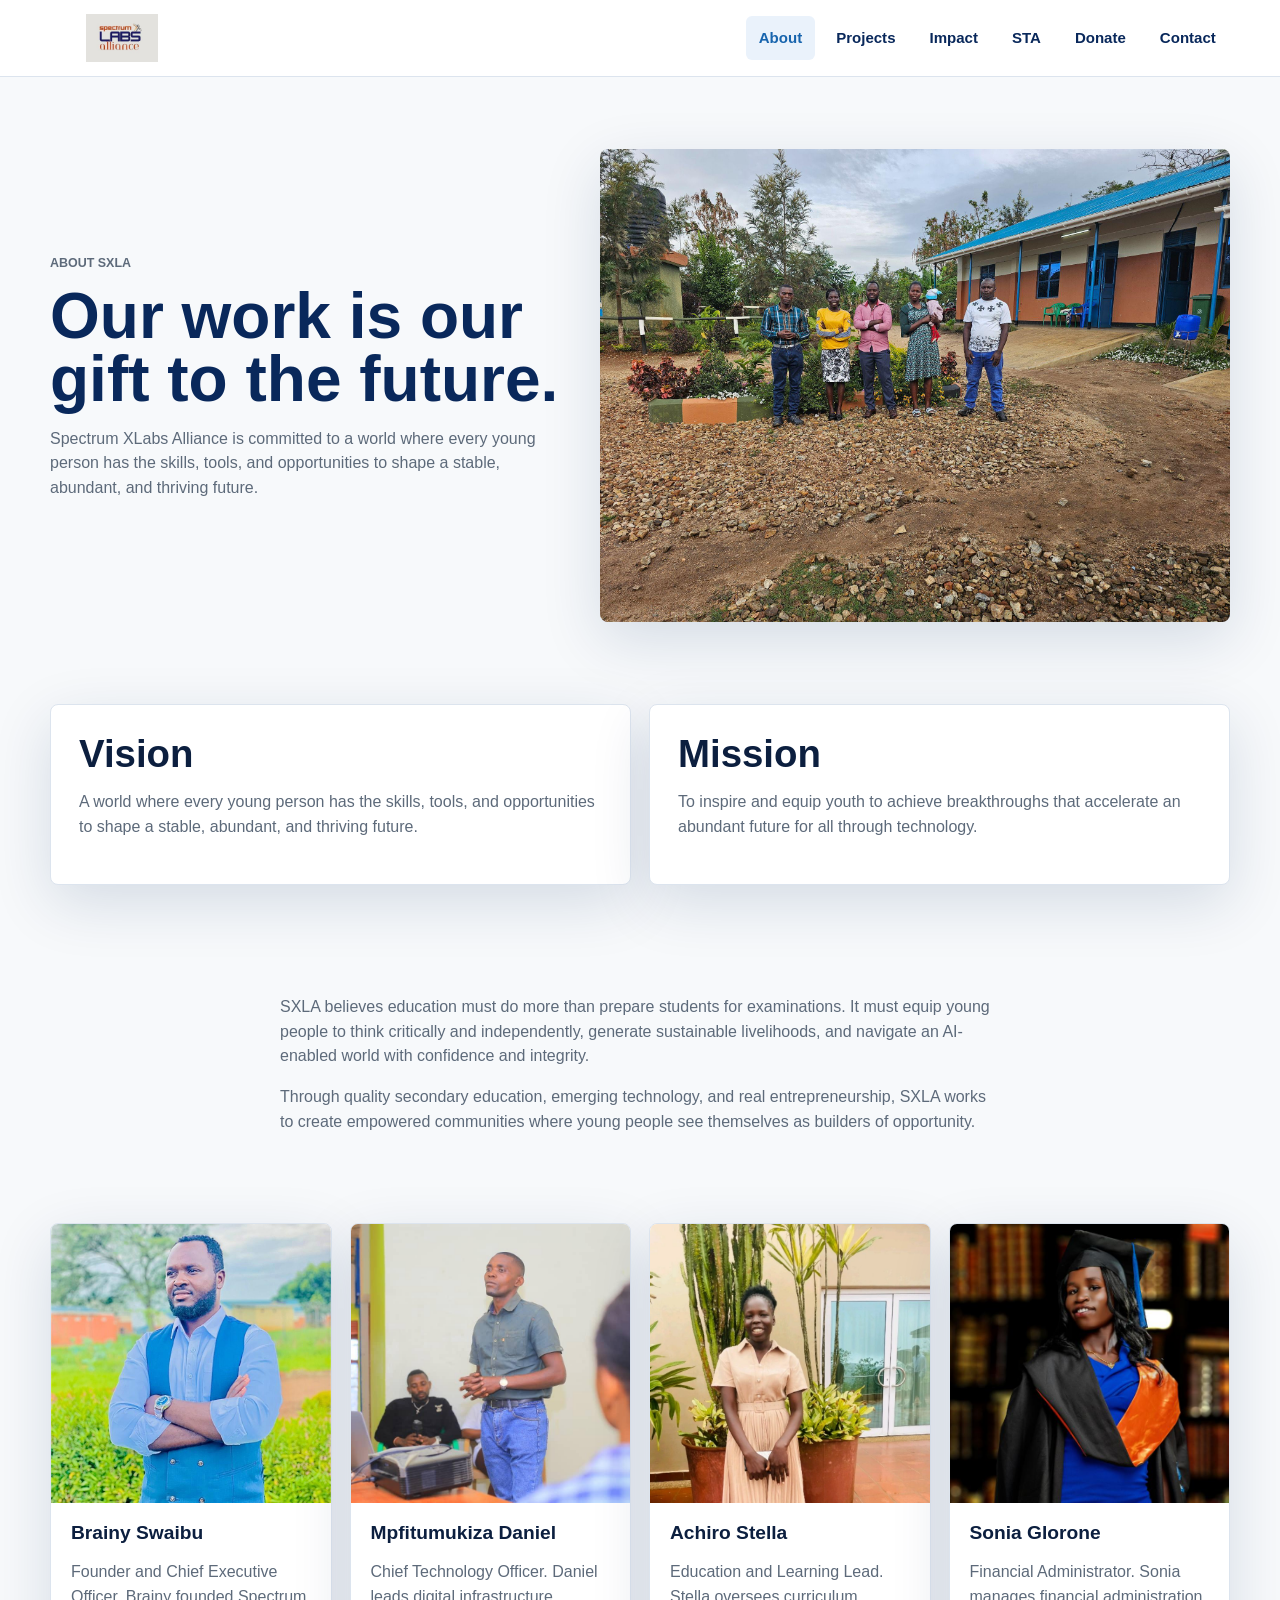
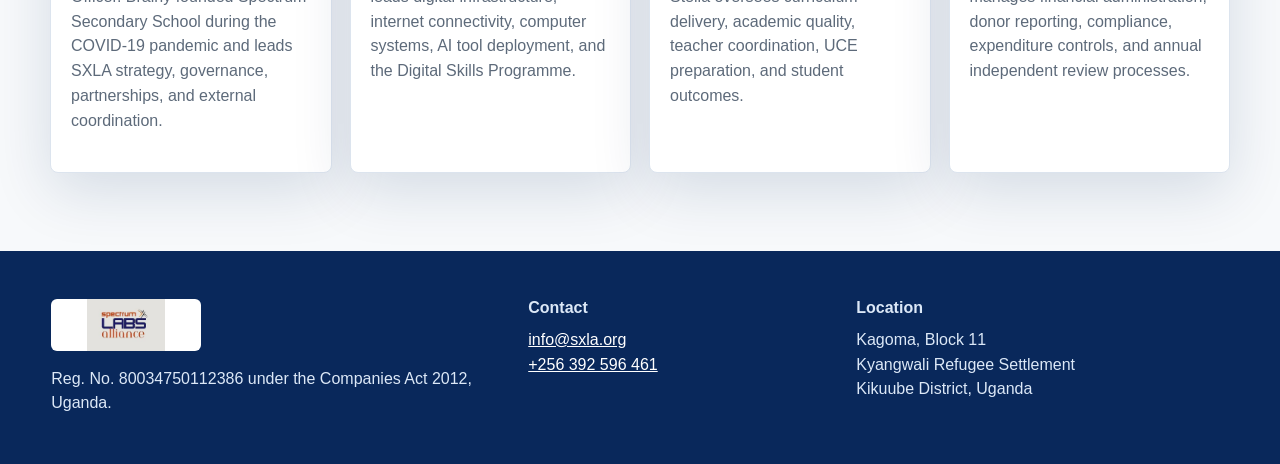
==== about.html @ 28e38562 "Add files via upload" ====
<!doctype html>
<html lang="en">
  <head>
    <meta charset="utf-8">
    <meta name="viewport" content="width=device-width, initial-scale=1">
    <title>About | Spectrum XLabs Alliance</title>
    <meta name="description" content="Learn about SXLA's vision, mission, values, team, and operating model.">
    <link rel="canonical" href="https://sxla.org/about">
    <link rel="stylesheet" href="styles.css">
  </head>
  <body>
    <header class="site-header">
      <a class="brand" href="index.html"><img src="assets/pdf-media/p01-03-98a170557794.jpg" alt="Spectrum XLabs Alliance logo"></a>
      <button class="nav-toggle" type="button" aria-expanded="false" aria-controls="site-nav">Menu</button>
      <nav id="site-nav" class="site-nav" aria-label="Main navigation">
        <a href="about.html">About</a><a href="projects.html">Projects</a><a href="impact.html">Impact</a><a href="sta.html">STA</a><a href="donate.html">Donate</a><a href="contact.html">Contact</a>
      </nav>
    </header>

    <main>
      <section class="page-hero">
        <div>
          <p class="eyebrow">About SXLA</p>
          <h1>Our work is our gift to the future.</h1>
          <p>Spectrum XLabs Alliance is committed to a world where every young person has the skills, tools, and opportunities to shape a stable, abundant, and thriving future.</p>
        </div>
        <img src="assets/pdf-media/p02-03-b19073003029.jpg" alt="Spectrum XLabs governing board at Spectrum Secondary School">
      </section>

      <section class="two-column">
        <article>
          <h2>Vision</h2>
          <p>A world where every young person has the skills, tools, and opportunities to shape a stable, abundant, and thriving future.</p>
        </article>
        <article>
          <h2>Mission</h2>
          <p>To inspire and equip youth to achieve breakthroughs that accelerate an abundant future for all through technology.</p>
        </article>
      </section>

      <section class="content-section narrow">
        <p>SXLA believes education must do more than prepare students for examinations. It must equip young people to think critically and independently, generate sustainable livelihoods, and navigate an AI-enabled world with confidence and integrity.</p>
        <p>Through quality secondary education, emerging technology, and real entrepreneurship, SXLA works to create empowered communities where young people see themselves as builders of opportunity.</p>
      </section>

      <section class="team-grid">
        <article>
          <img src="assets/pdf-media/p05-04-04e883e49c93.jpg" alt="Brainy Swaibu">
          <h2>Brainy Swaibu</h2>
          <p>Founder and Chief Executive Officer. Brainy founded Spectrum Secondary School during the COVID-19 pandemic and leads SXLA strategy, governance, partnerships, and external coordination.</p>
        </article>
        <article>
          <img src="assets/pdf-media/p10-03-34edf41ed98e.jpg" alt="Technology training session">
          <h2>Mpfitumukiza Daniel</h2>
          <p>Chief Technology Officer. Daniel leads digital infrastructure, internet connectivity, computer systems, AI tool deployment, and the Digital Skills Programme.</p>
        </article>
        <article>
          <img src="assets/pdf-media/p06-03-ccb90b292bde.png" alt="SXLA education leader">
          <h2>Achiro Stella</h2>
          <p>Education and Learning Lead. Stella oversees curriculum delivery, academic quality, teacher coordination, UCE preparation, and student outcomes.</p>
        </article>
        <article>
          <img src="assets/pdf-media/p05-05-4aaaf4a918c6.png" alt="SXLA financial administration portrait">
          <h2>Sonia Glorone</h2>
          <p>Financial Administrator. Sonia manages financial administration, donor reporting, compliance, expenditure controls, and annual independent review processes.</p>
        </article>
      </section>
    </main>

    <footer class="site-footer">
      <div><img src="assets/pdf-media/p01-03-98a170557794.jpg" alt="Spectrum XLabs Alliance logo"><p>Reg. No. 80034750112386 under the Companies Act 2012, Uganda.</p></div>
      <div><h2>Contact</h2><p><a href="mailto:info@sxla.org">info@sxla.org</a><br><a href="tel:+256392596461">+256 392 596 461</a></p></div>
      <div><h2>Location</h2><p>Kagoma, Block 11<br>Kyangwali Refugee Settlement<br>Kikuube District, Uganda</p></div>
    </footer>
    <script src="script.js"></script>
  </body>
</html>
---- styles.css ----
:root {
  --ink: #0c1f3f;
  --navy: #09285b;
  --blue: #1764ad;
  --orange: #f06a24;
  --green: #087d4f;
  --paper: #f7f9fb;
  --line: #dce4ee;
  --muted: #5d6a7a;
  --white: #ffffff;
  --shadow: 0 18px 60px rgba(9, 40, 91, 0.14);
}

* {
  box-sizing: border-box;
}

body {
  margin: 0;
  color: var(--ink);
  font-family: Arial, Helvetica, sans-serif;
  background: var(--paper);
  line-height: 1.55;
}

img {
  display: block;
  max-width: 100%;
}

a {
  color: inherit;
}

.site-header {
  position: sticky;
  top: 0;
  z-index: 20;
  display: flex;
  align-items: center;
  justify-content: space-between;
  gap: 24px;
  min-height: 76px;
  padding: 14px clamp(18px, 4vw, 56px);
  background: rgba(255, 255, 255, 0.94);
  border-bottom: 1px solid var(--line);
  backdrop-filter: blur(12px);
}

.brand img {
  width: 142px;
  height: 48px;
  object-fit: contain;
}

.site-nav {
  display: flex;
  align-items: center;
  gap: 8px;
}

.site-nav a {
  padding: 10px 13px;
  border-radius: 6px;
  color: var(--navy);
  font-size: 0.94rem;
  font-weight: 700;
  text-decoration: none;
}

.site-nav a:hover,
.site-nav a.is-active {
  background: #eaf2fb;
  color: var(--blue);
}

.nav-toggle {
  display: none;
  border: 1px solid var(--line);
  border-radius: 6px;
  background: var(--white);
  color: var(--navy);
  font-weight: 700;
  padding: 9px 12px;
}

.hero,
.page-hero,
.intro-band,
.split,
.feature-grid,
.metrics,
.image-strip,
.two-column,
.content-section,
.team-grid,
.project-row,
.impact-list,
.timeline,
.donation-layout,
.contact-grid {
  width: min(1180px, calc(100% - 36px));
  margin: 0 auto;
}

.home-hero {
  position: relative;
  width: 100%;
  min-height: calc(100vh - 76px);
  overflow: hidden;
  background: #0b2241;
}

.home-hero > img {
  position: absolute;
  inset: 0;
  width: 100%;
  height: 100%;
  object-fit: cover;
}

.home-hero::after {
  content: "";
  position: absolute;
  inset: 0;
  background: linear-gradient(90deg, rgba(7, 23, 45, 0.84), rgba(7, 23, 45, 0.46) 52%, rgba(7, 23, 45, 0.08));
}

.hero-copy {
  position: relative;
  z-index: 1;
  display: flex;
  min-height: calc(100vh - 76px);
  width: min(760px, calc(100% - 36px));
  margin-left: clamp(18px, 6vw, 84px);
  flex-direction: column;
  justify-content: center;
  padding: 70px 0 110px;
  color: var(--white);
}

.eyebrow {
  margin: 0 0 12px;
  color: var(--orange);
  font-size: 0.78rem;
  font-weight: 800;
  letter-spacing: 0;
  text-transform: uppercase;
}

h1,
h2,
h3,
p {
  overflow-wrap: anywhere;
}

h1 {
  margin: 0;
  font-size: clamp(2.4rem, 6vw, 5.8rem);
  line-height: 0.98;
  letter-spacing: 0;
}

h2 {
  margin: 0 0 16px;
  font-size: clamp(1.55rem, 3vw, 2.55rem);
  line-height: 1.08;
  letter-spacing: 0;
}

h3 {
  margin: 0 0 10px;
  font-size: 1.15rem;
  line-height: 1.2;
}

.hero-copy p:not(.eyebrow) {
  max-width: 640px;
  font-size: 1.18rem;
}

.hero-actions,
.donate-box {
  display: flex;
  flex-wrap: wrap;
  gap: 12px;
}

.button {
  display: inline-flex;
  align-items: center;
  justify-content: center;
  min-height: 46px;
  padding: 12px 18px;
  border-radius: 6px;
  font-weight: 800;
  text-decoration: none;
}

.button.primary {
  background: var(--orange);
  color: var(--white);
}

.button.secondary {
  border: 1px solid currentColor;
  color: inherit;
  background: rgba(255, 255, 255, 0.12);
}

.intro-band {
  display: grid;
  grid-template-columns: 1.1fr 0.9fr;
  gap: 42px;
  padding: 72px 0;
}

.intro-band p:last-child,
.content-section p,
.project-row p,
.page-hero p,
.two-column p,
.impact-list p,
.timeline p,
.contact-card p,
.donation-layout p {
  color: var(--muted);
}

.metrics {
  display: grid;
  grid-template-columns: repeat(4, 1fr);
  gap: 14px;
  padding-bottom: 58px;
}

.metrics article,
.feature-card,
.two-column article,
.team-grid article,
.impact-list article,
.contact-card,
.donate-box {
  background: var(--white);
  border: 1px solid var(--line);
  border-radius: 8px;
  box-shadow: var(--shadow);
}

.metrics article {
  min-height: 150px;
  padding: 22px;
}

.metrics strong,
.impact-list strong {
  display: block;
  color: var(--green);
  font-size: clamp(2rem, 4vw, 3.3rem);
  line-height: 1;
}

.metrics span {
  display: block;
  margin-top: 12px;
  color: var(--muted);
  font-weight: 700;
}

.split {
  display: grid;
  grid-template-columns: 0.9fr 1.1fr;
  gap: 34px;
  align-items: center;
  padding: 68px 0;
  border-top: 1px solid var(--line);
}

.split-copy,
.content-section.narrow {
  max-width: 720px;
}

.check-list {
  margin: 20px 0 0;
  padding-left: 18px;
  color: var(--muted);
}

.check-list li + li {
  margin-top: 10px;
}

.media-panel {
  margin: 0;
  overflow: hidden;
  background: var(--white);
  border: 1px solid var(--line);
  border-radius: 8px;
  box-shadow: var(--shadow);
}

.media-panel img {
  width: 100%;
}

.media-panel figcaption {
  padding: 12px 14px;
  color: var(--muted);
  font-size: 0.9rem;
}

.feature-grid {
  display: grid;
  grid-template-columns: repeat(4, 1fr);
  gap: 16px;
  padding: 36px 0 72px;
}

.feature-card {
  min-height: 250px;
  padding: 24px;
  text-decoration: none;
}

.feature-card span {
  display: inline-block;
  margin-bottom: 28px;
  color: var(--orange);
  font-weight: 900;
}

.feature-card p {
  color: var(--muted);
}

.image-strip {
  display: grid;
  grid-template-columns: repeat(3, 1fr);
  gap: 12px;
  padding-bottom: 82px;
}

.image-strip img {
  width: 100%;
  aspect-ratio: 1.45;
  object-fit: cover;
  border-radius: 8px;
}

.page-hero {
  display: grid;
  grid-template-columns: 0.9fr 1.1fr;
  gap: 34px;
  align-items: center;
  padding: 72px 0 56px;
}

.page-hero img {
  width: 100%;
  max-height: 520px;
  object-fit: cover;
  border-radius: 8px;
  box-shadow: var(--shadow);
}

.page-hero h1 {
  color: var(--navy);
  font-size: clamp(2.2rem, 5vw, 4.9rem);
}

.two-column {
  display: grid;
  grid-template-columns: repeat(2, 1fr);
  gap: 18px;
  padding: 26px 0 56px;
}

.two-column article {
  padding: 28px;
}

.content-section {
  padding: 38px 0 72px;
}

.team-grid {
  display: grid;
  grid-template-columns: repeat(4, 1fr);
  gap: 18px;
  padding-bottom: 78px;
}

.team-grid article {
  overflow: hidden;
}

.team-grid img {
  width: 100%;
  aspect-ratio: 1;
  object-fit: cover;
}

.team-grid h2,
.team-grid p {
  padding: 0 20px;
}

.team-grid h2 {
  margin-top: 20px;
  font-size: 1.2rem;
}

.team-grid p {
  padding-bottom: 22px;
  color: var(--muted);
}

.project-row {
  display: grid;
  grid-template-columns: 1fr 1fr;
  gap: 34px;
  align-items: center;
  padding: 42px 0;
  border-top: 1px solid var(--line);
}

.project-row.reverse img {
  order: 2;
}

.project-row img {
  width: 100%;
  max-height: 520px;
  object-fit: cover;
  border-radius: 8px;
  box-shadow: var(--shadow);
}

.impact-list {
  display: grid;
  grid-template-columns: repeat(3, 1fr);
  gap: 18px;
  padding: 24px 0 64px;
}

.impact-list article {
  min-height: 270px;
  padding: 26px;
}

.timeline {
  padding: 22px 0 80px;
}

.timeline > h2 {
  margin-bottom: 26px;
}

.timeline article {
  display: grid;
  grid-template-columns: 120px 1fr;
  gap: 24px;
  padding: 22px 0;
  border-top: 1px solid var(--line);
}

.timeline span {
  color: var(--orange);
  font-size: 1.5rem;
  font-weight: 900;
}

.donation-layout,
.contact-grid {
  display: grid;
  grid-template-columns: 1fr 0.8fr;
  gap: 24px;
  padding: 26px 0 80px;
}

.donate-box,
.contact-card {
  padding: 28px;
}

.donate-box {
  align-content: start;
  flex-direction: column;
}

.contact-grid {
  grid-template-columns: repeat(2, 1fr);
}

.site-footer {
  display: grid;
  grid-template-columns: 1.2fr 0.8fr 1fr;
  gap: 30px;
  padding: 48px clamp(18px, 4vw, 56px);
  color: #dce8f7;
  background: var(--navy);
}

.site-footer img {
  width: 150px;
  height: 52px;
  object-fit: contain;
  margin-bottom: 16px;
  background: var(--white);
  border-radius: 6px;
}

.site-footer h2 {
  font-size: 1rem;
  margin-bottom: 12px;
}

.site-footer p {
  margin: 0;
  color: #dce8f7;
}

.site-footer a {
  color: var(--white);
}

@media (max-width: 980px) {
  .metrics,
  .feature-grid,
  .team-grid,
  .impact-list {
    grid-template-columns: repeat(2, 1fr);
  }

  .intro-band,
  .split,
  .page-hero,
  .project-row,
  .donation-layout,
  .contact-grid,
  .site-footer {
    grid-template-columns: 1fr;
  }

  .project-row.reverse img {
    order: 0;
  }
}

@media (max-width: 720px) {
  .site-header {
    align-items: flex-start;
    flex-wrap: wrap;
  }

  .nav-toggle {
    display: inline-flex;
  }

  .site-nav {
    display: none;
    width: 100%;
    flex-direction: column;
    align-items: stretch;
  }

  .site-nav.is-open {
    display: flex;
  }

  .site-nav a {
    border: 1px solid var(--line);
    background: var(--white);
  }

  .home-hero {
    min-height: 720px;
  }

  .hero-copy {
    min-height: 720px;
    padding-top: 46px;
  }

  .home-hero::after {
    background: linear-gradient(180deg, rgba(7, 23, 45, 0.88), rgba(7, 23, 45, 0.42));
  }

  .metrics,
  .feature-grid,
  .image-strip,
  .two-column,
  .team-grid,
  .impact-list {
    grid-template-columns: 1fr;
  }

  .timeline article {
    grid-template-columns: 1fr;
    gap: 8px;
  }
}
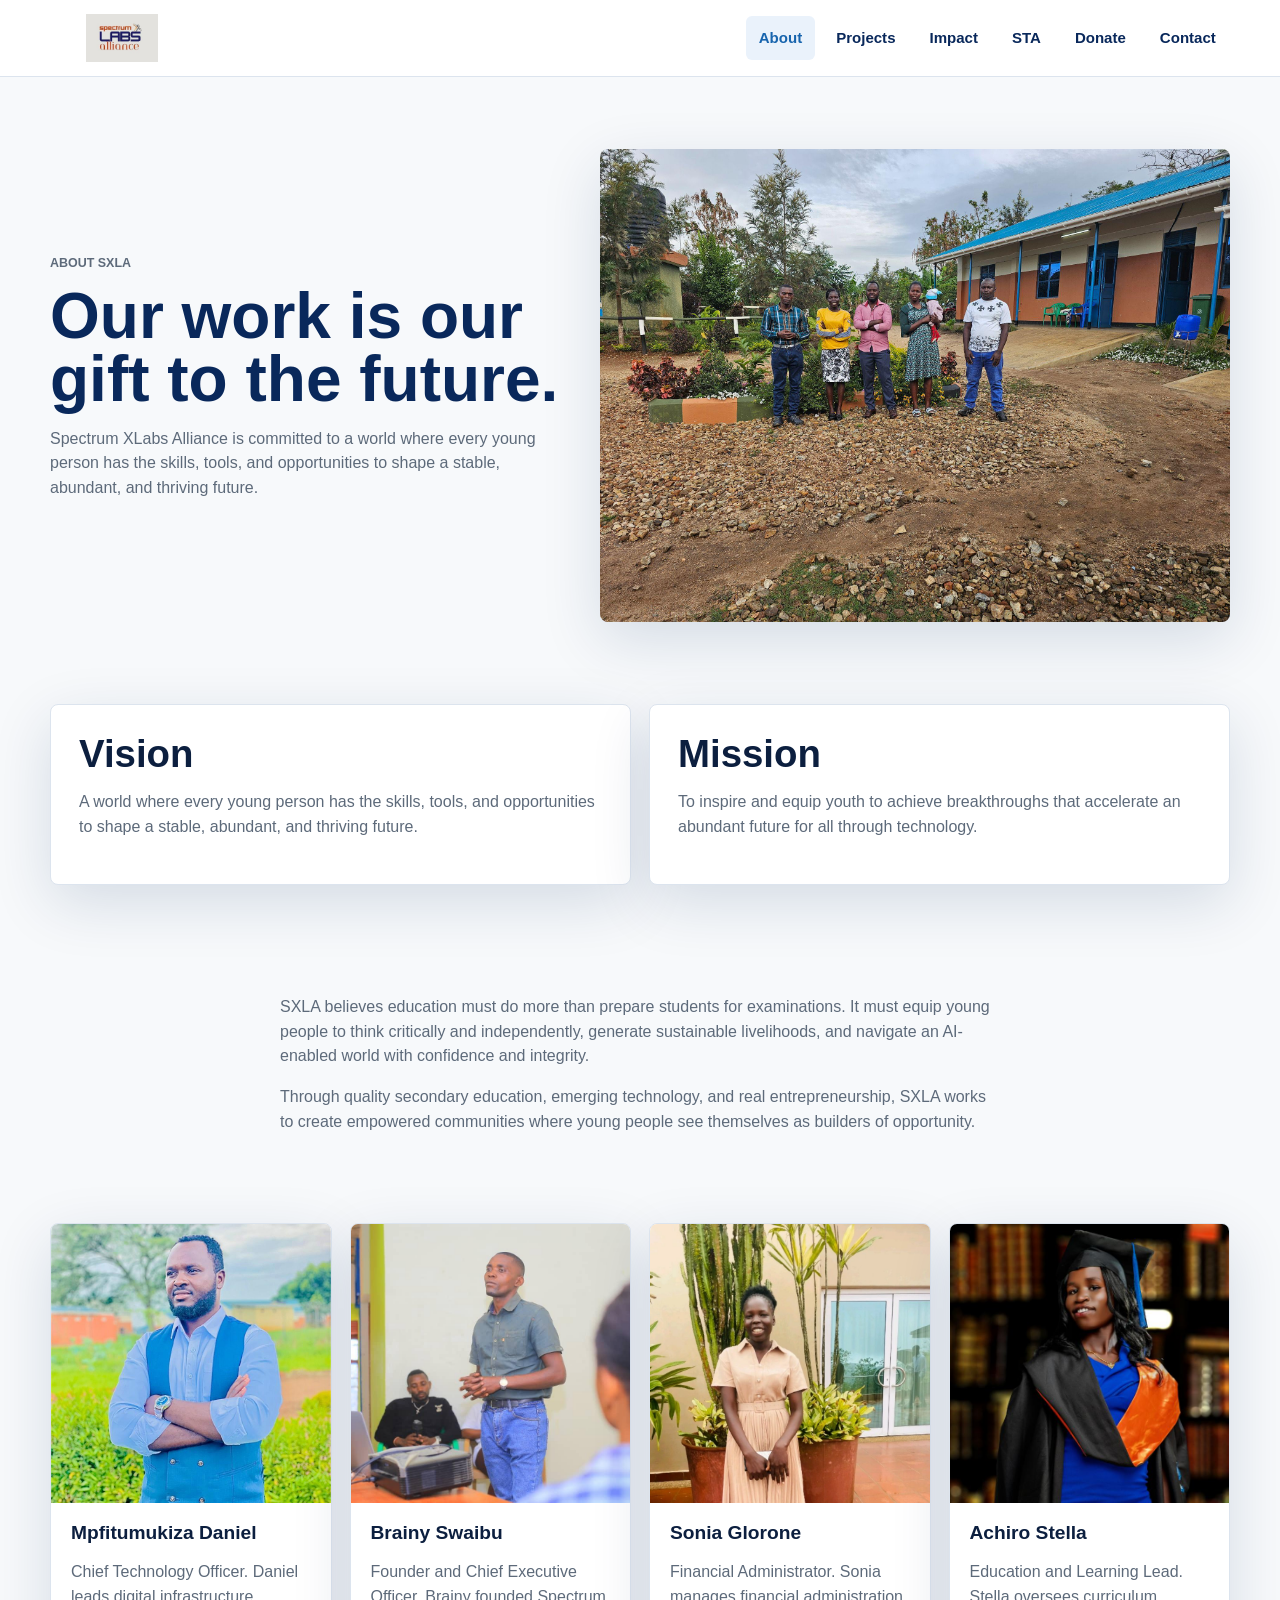
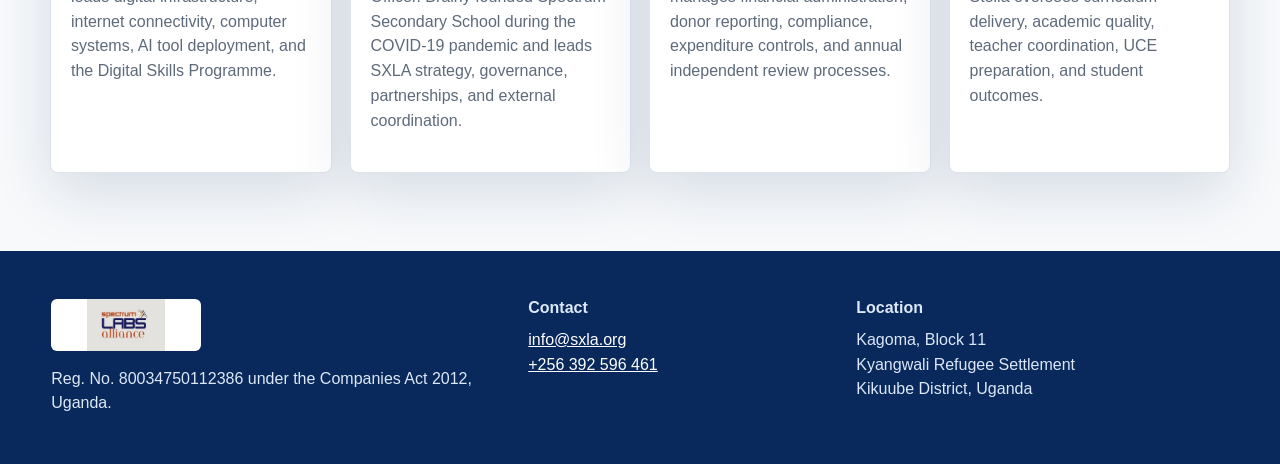
==== commit 16b8b293: "Update about.html profile swaps." ====
--- a/about.html
+++ b/about.html
@@ -46,23 +46,23 @@
       <section class="team-grid">
         <article>
           <img src="assets/pdf-media/p05-04-04e883e49c93.jpg" alt="Brainy Swaibu">
+          <h2>Mpfitumukiza Daniel</h2>
+          <p>Chief Technology Officer. Daniel leads digital infrastructure, internet connectivity, computer systems, AI tool deployment, and the Digital Skills Programme.</p>
+        </article>
+        <article>
+          <img src="assets/pdf-media/p10-03-34edf41ed98e.jpg" alt="Technology training session">
           <h2>Brainy Swaibu</h2>
           <p>Founder and Chief Executive Officer. Brainy founded Spectrum Secondary School during the COVID-19 pandemic and leads SXLA strategy, governance, partnerships, and external coordination.</p>
         </article>
         <article>
-          <img src="assets/pdf-media/p10-03-34edf41ed98e.jpg" alt="Technology training session">
-          <h2>Mpfitumukiza Daniel</h2>
-          <p>Chief Technology Officer. Daniel leads digital infrastructure, internet connectivity, computer systems, AI tool deployment, and the Digital Skills Programme.</p>
-        </article>
-        <article>
           <img src="assets/pdf-media/p06-03-ccb90b292bde.png" alt="SXLA education leader">
-          <h2>Achiro Stella</h2>
-          <p>Education and Learning Lead. Stella oversees curriculum delivery, academic quality, teacher coordination, UCE preparation, and student outcomes.</p>
+          <h2>Sonia Glorone</h2>
+          <p>Financial Administrator. Sonia manages financial administration, donor reporting, compliance, expenditure controls, and annual independent review processes.</p>
         </article>
         <article>
           <img src="assets/pdf-media/p05-05-4aaaf4a918c6.png" alt="SXLA financial administration portrait">
-          <h2>Sonia Glorone</h2>
-          <p>Financial Administrator. Sonia manages financial administration, donor reporting, compliance, expenditure controls, and annual independent review processes.</p>
+          <h2>Achiro Stella</h2>
+          <p>Education and Learning Lead. Stella oversees curriculum delivery, academic quality, teacher coordination, UCE preparation, and student outcomes.</p>
         </article>
       </section>
     </main>
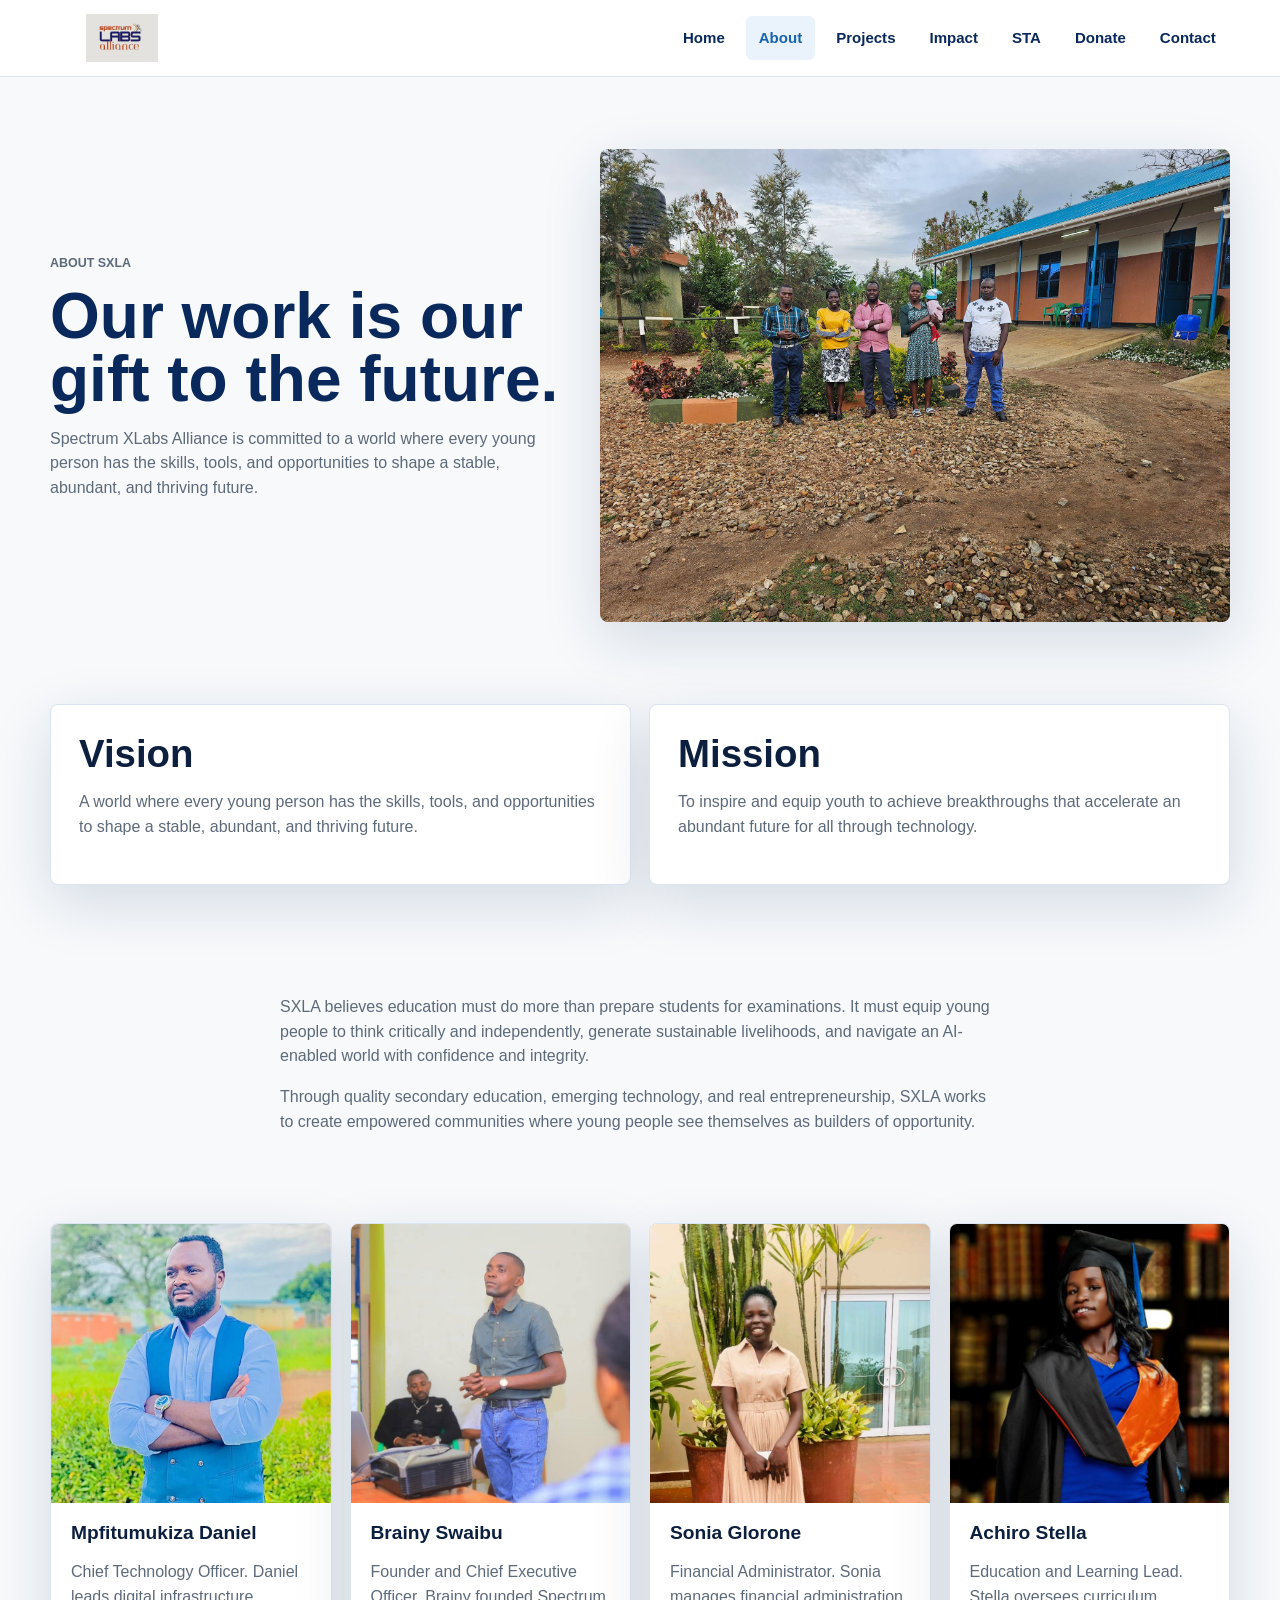
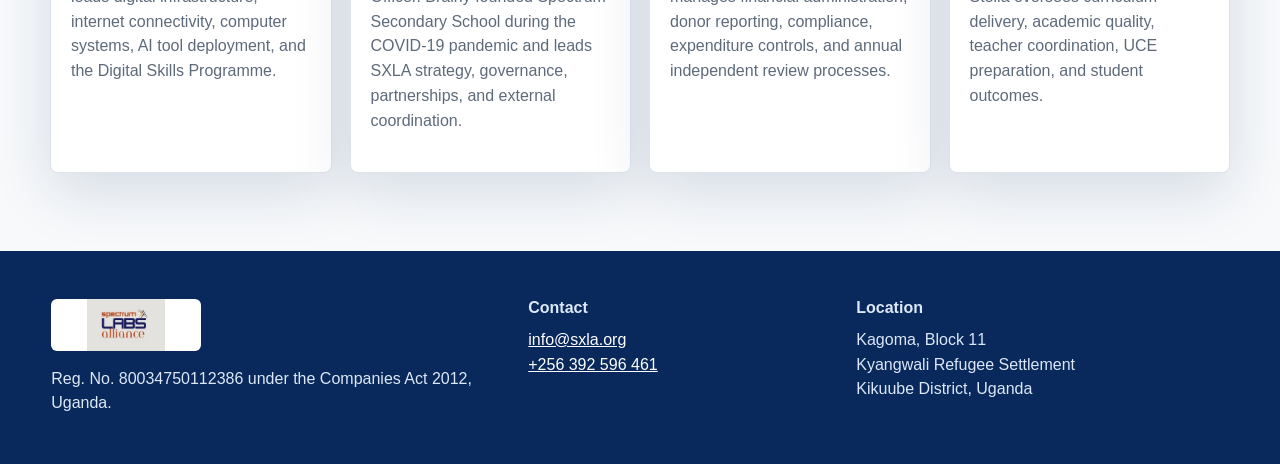
==== commit e0a8e41f: "Update about.html home added to menu" ====
--- a/about.html
+++ b/about.html
@@ -13,7 +13,7 @@
       <a class="brand" href="index.html"><img src="assets/pdf-media/p01-03-98a170557794.jpg" alt="Spectrum XLabs Alliance logo"></a>
       <button class="nav-toggle" type="button" aria-expanded="false" aria-controls="site-nav">Menu</button>
       <nav id="site-nav" class="site-nav" aria-label="Main navigation">
-        <a href="about.html">About</a><a href="projects.html">Projects</a><a href="impact.html">Impact</a><a href="sta.html">STA</a><a href="donate.html">Donate</a><a href="contact.html">Contact</a>
+        <a href="index.html">Home</a><a href="about.html">About</a><a href="projects.html">Projects</a><a href="impact.html">Impact</a><a href="sta.html">STA</a><a href="donate.html">Donate</a><a href="contact.html">Contact</a>
       </nav>
     </header>
 
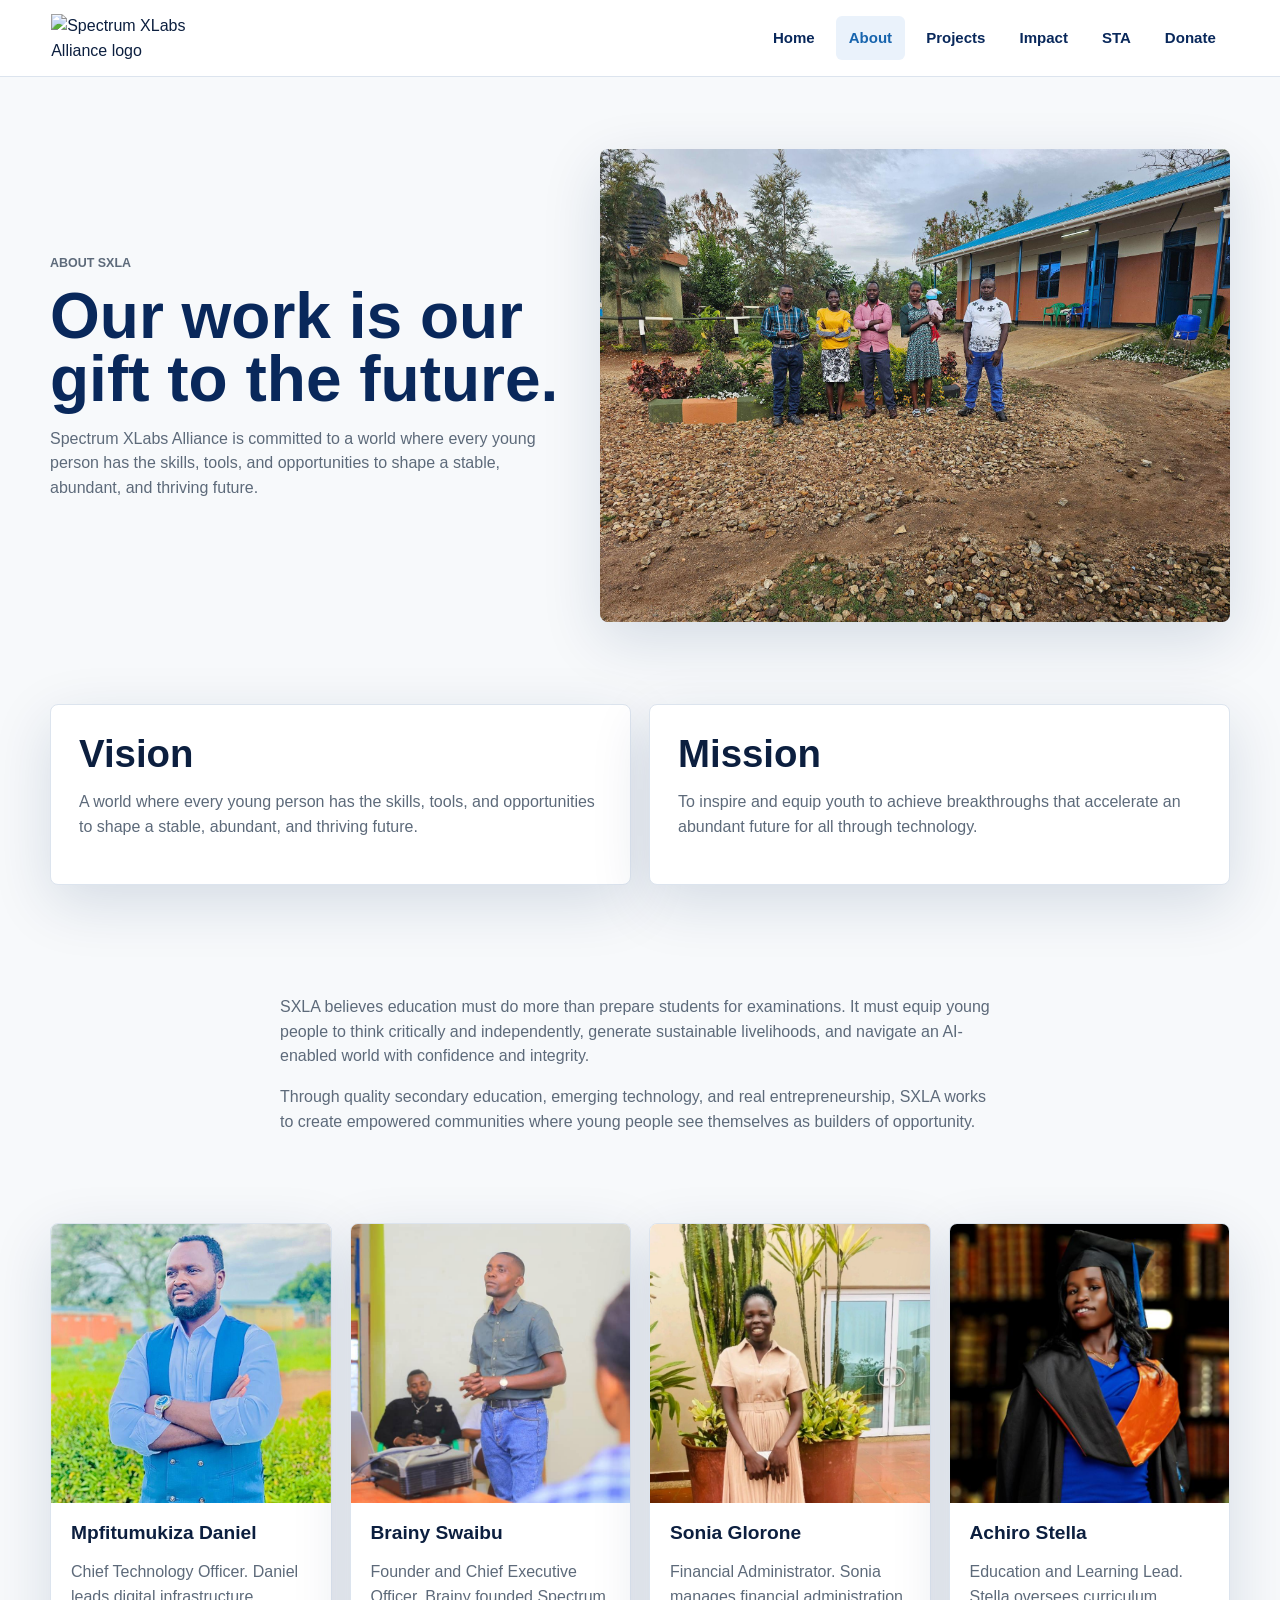
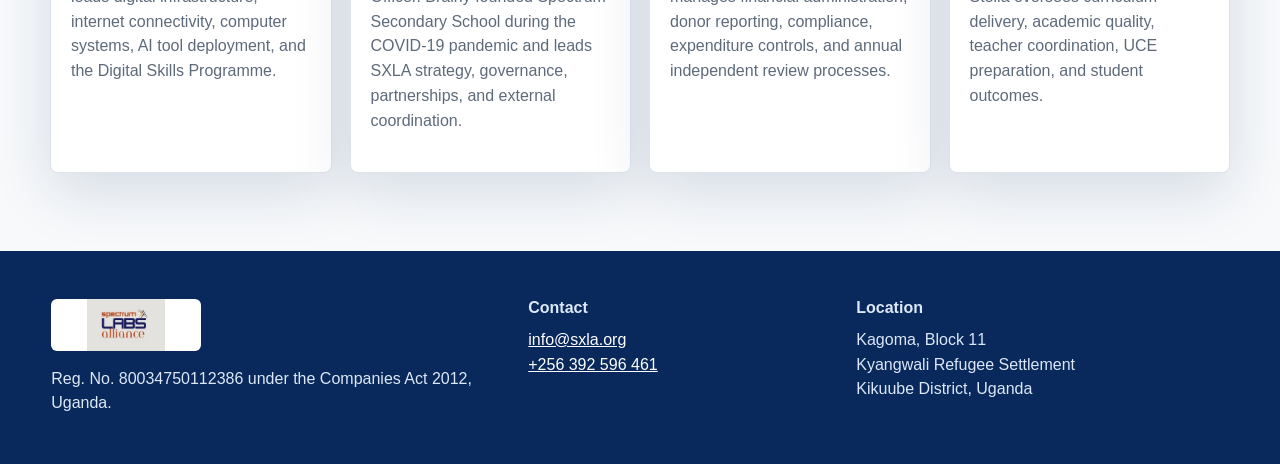
==== commit 350caffd: "Update about.html logo changes." ====
--- a/about.html
+++ b/about.html
@@ -10,10 +10,10 @@
   </head>
   <body>
     <header class="site-header">
-      <a class="brand" href="index.html"><img src="assets/pdf-media/p01-03-98a170557794.jpg" alt="Spectrum XLabs Alliance logo"></a>
+      <div class="brand"><img src="assets/pdf-media/sxla-logo-white.png" alt="Spectrum XLabs Alliance logo"></div>
       <button class="nav-toggle" type="button" aria-expanded="false" aria-controls="site-nav">Menu</button>
       <nav id="site-nav" class="site-nav" aria-label="Main navigation">
-        <a href="index.html">Home</a><a href="about.html">About</a><a href="projects.html">Projects</a><a href="impact.html">Impact</a><a href="sta.html">STA</a><a href="donate.html">Donate</a><a href="contact.html">Contact</a>
+        <a href="index.html">Home</a><a href="about.html">About</a><a href="projects.html">Projects</a><a href="impact.html">Impact</a><a href="sta.html">STA</a><a href="donate.html">Donate</a>
       </nav>
     </header>
 
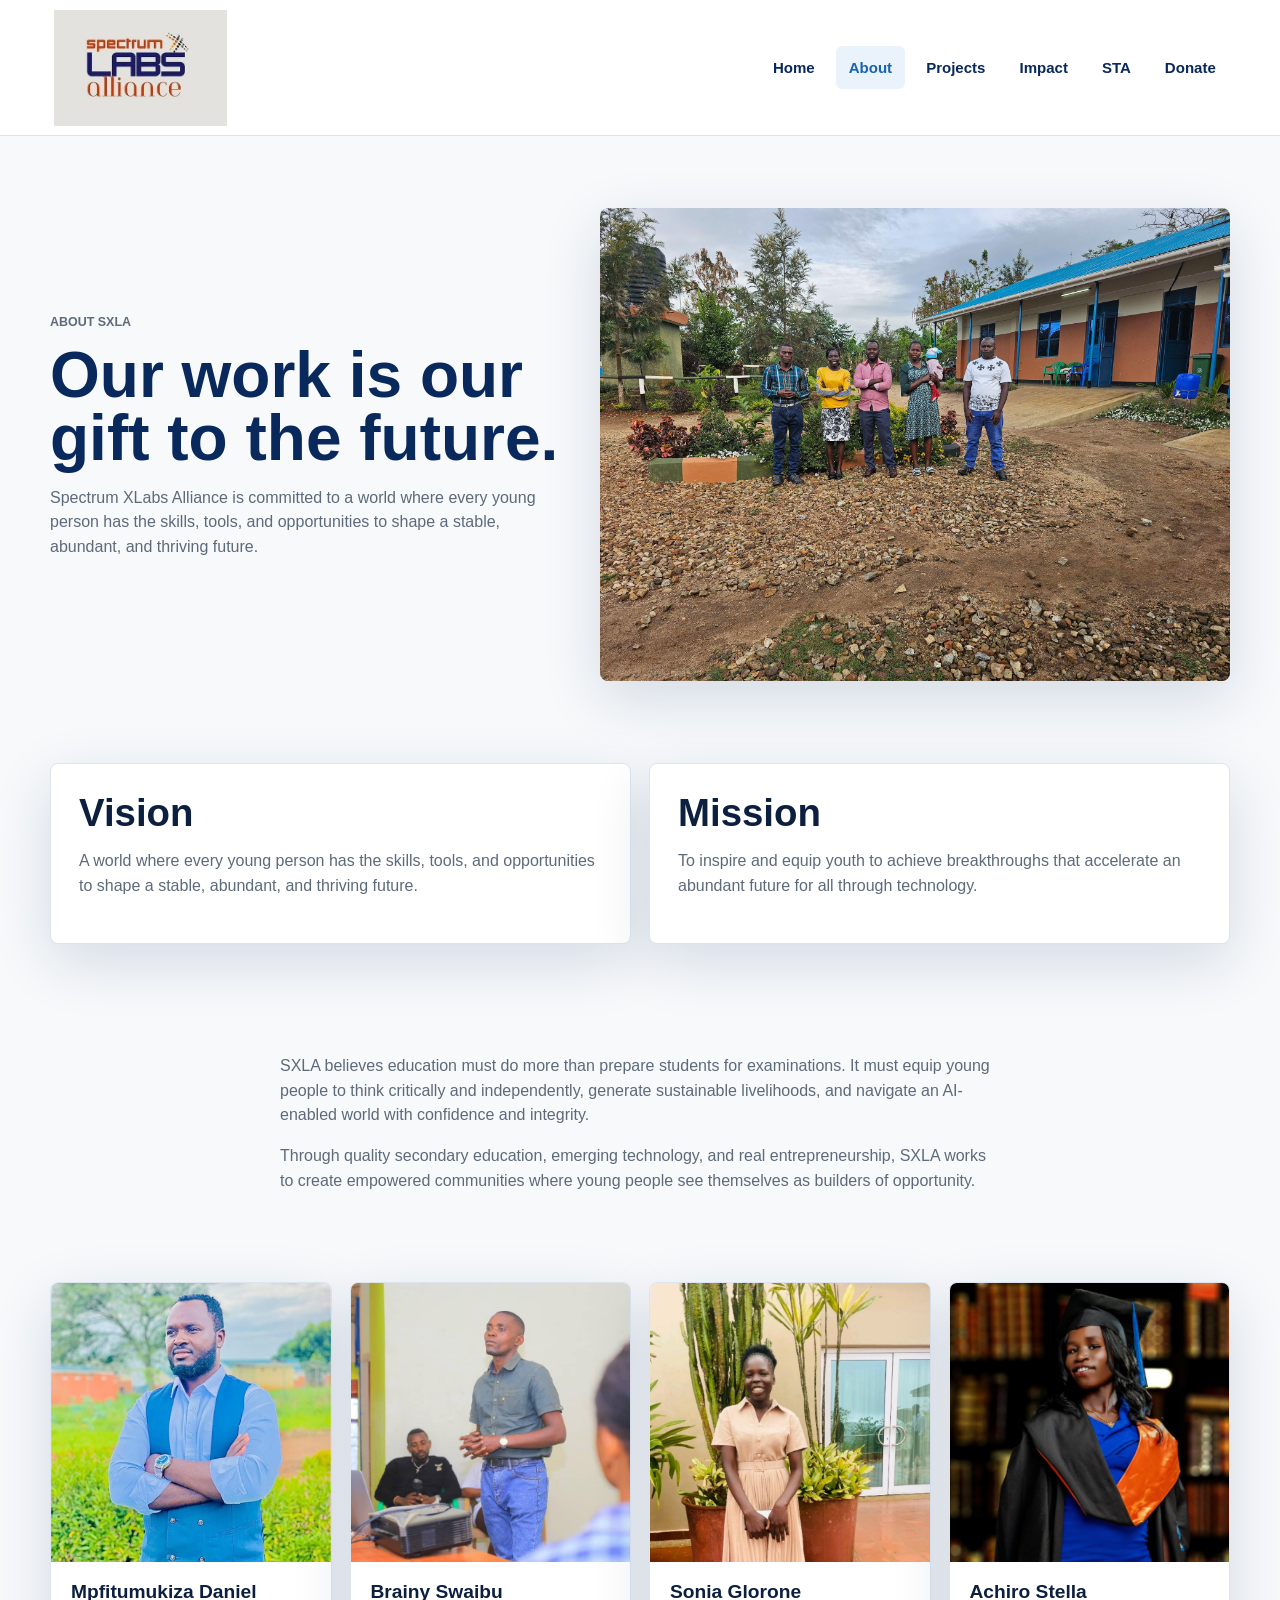
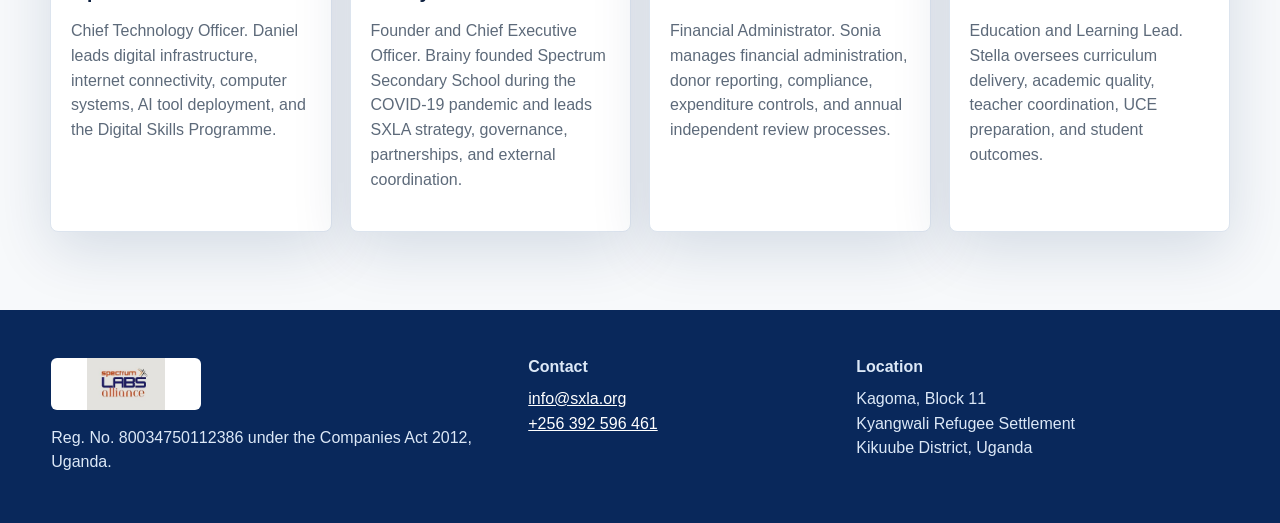
==== commit 0c168234: "Update about.html logo change 2" ====
--- a/about.html
+++ b/about.html
@@ -10,7 +10,7 @@
   </head>
   <body>
     <header class="site-header">
-      <div class="brand"><img src="assets/pdf-media/sxla-logo-white.png" alt="Spectrum XLabs Alliance logo"></div>
+      <div class="brand"><img src="assets/pdf-media/p01-03-98a170557794.jpg" alt="Spectrum XLabs Alliance logo"></div>
       <button class="nav-toggle" type="button" aria-expanded="false" aria-controls="site-nav">Menu</button>
       <nav id="site-nav" class="site-nav" aria-label="Main navigation">
         <a href="index.html">Home</a><a href="about.html">About</a><a href="projects.html">Projects</a><a href="impact.html">Impact</a><a href="sta.html">STA</a><a href="donate.html">Donate</a>
--- a/styles.css
+++ b/styles.css
@@ -40,16 +40,20 @@
   align-items: center;
   justify-content: space-between;
   gap: 24px;
-  min-height: 76px;
-  padding: 14px clamp(18px, 4vw, 56px);
-  background: rgba(255, 255, 255, 0.94);
+  min-height: 136px;
+  padding: 8px clamp(18px, 4vw, 56px);
+  background: var(--white);
   border-bottom: 1px solid var(--line);
   backdrop-filter: blur(12px);
 }
 
+.brand {
+  flex: 0 0 auto;
+}
+
 .brand img {
-  width: 142px;
-  height: 48px;
+  width: 178px;
+  height: 116px;
   object-fit: contain;
 }
 
@@ -106,7 +110,7 @@
 .home-hero {
   position: relative;
   width: 100%;
-  min-height: calc(100vh - 76px);
+  min-height: calc(100vh - 136px);
   overflow: hidden;
   background: #0b2241;
 }
@@ -130,7 +134,7 @@
   position: relative;
   z-index: 1;
   display: flex;
-  min-height: calc(100vh - 76px);
+  min-height: calc(100vh - 136px);
   width: min(760px, calc(100% - 36px));
   margin-left: clamp(18px, 6vw, 84px);
   flex-direction: column;
@@ -357,6 +361,14 @@
   padding: 72px 0 56px;
 }
 
+.page-hero.text-only {
+  display: block;
+}
+
+.page-hero.text-only > div {
+  max-width: 820px;
+}
+
 .page-hero img {
   width: 100%;
   max-height: 520px;
@@ -436,6 +448,12 @@
   object-fit: cover;
   border-radius: 8px;
   box-shadow: var(--shadow);
+}
+
+.project-row img.project-diagram {
+  max-height: none;
+  object-fit: contain;
+  background: var(--white);
 }
 
 .impact-list {
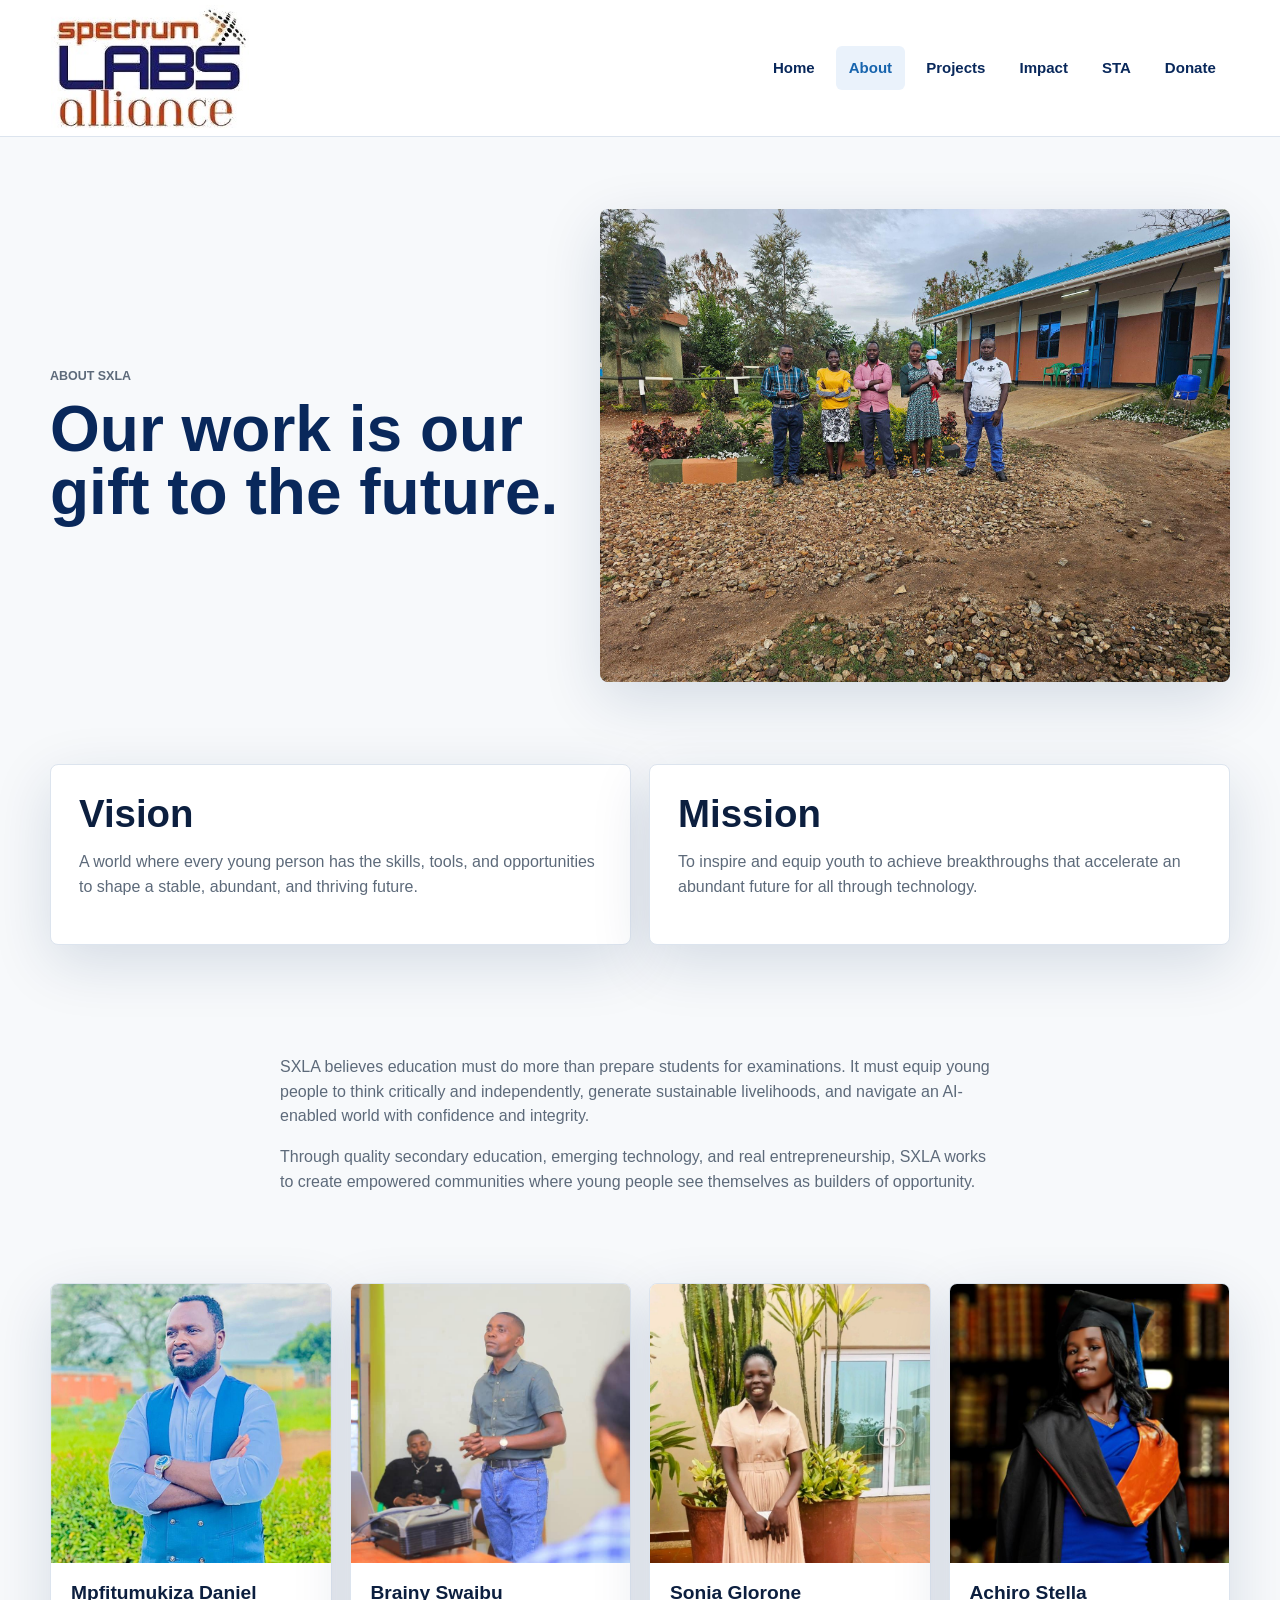
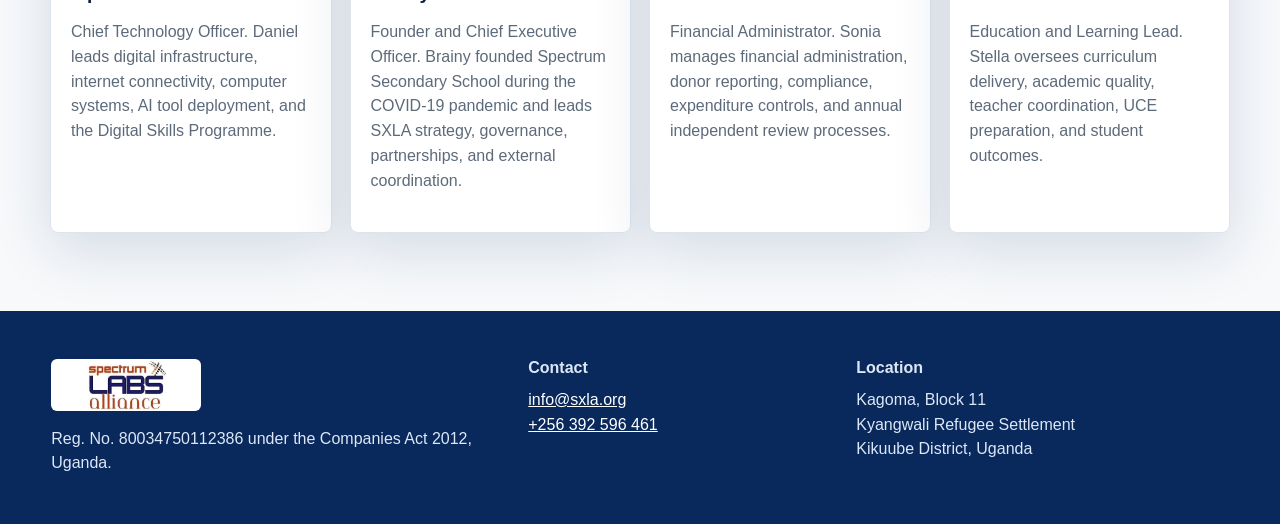
==== commit 1f8777ea: "Update about.html redundancy fix" ====
--- a/about.html
+++ b/about.html
@@ -22,7 +22,6 @@
         <div>
           <p class="eyebrow">About SXLA</p>
           <h1>Our work is our gift to the future.</h1>
-          <p>Spectrum XLabs Alliance is committed to a world where every young person has the skills, tools, and opportunities to shape a stable, abundant, and thriving future.</p>
         </div>
         <img src="assets/pdf-media/p02-03-b19073003029.jpg" alt="Spectrum XLabs governing board at Spectrum Secondary School">
       </section>
--- a/styles.css
+++ b/styles.css
@@ -41,7 +41,7 @@
   justify-content: space-between;
   gap: 24px;
   min-height: 136px;
-  padding: 8px clamp(18px, 4vw, 56px);
+  padding: 4px clamp(18px, 4vw, 56px);
   background: var(--white);
   border-bottom: 1px solid var(--line);
   backdrop-filter: blur(12px);
@@ -52,8 +52,8 @@
 }
 
 .brand img {
-  width: 178px;
-  height: 116px;
+  width: 198px;
+  height: 128px;
   object-fit: contain;
 }
 
@@ -102,6 +102,7 @@
 .impact-list,
 .timeline,
 .donation-layout,
+.donation-panel,
 .contact-grid {
   width: min(1180px, calc(100% - 36px));
   margin: 0 auto;
@@ -245,7 +246,8 @@
 .team-grid article,
 .impact-list article,
 .contact-card,
-.donate-box {
+.donate-box,
+.donation-panel {
   background: var(--white);
   border: 1px solid var(--line);
   border-radius: 8px;
@@ -377,6 +379,23 @@
   box-shadow: var(--shadow);
 }
 
+.page-hero img.sta-logo-lockup {
+  width: min(360px, 100%);
+  max-height: none;
+  margin: 0 0 22px;
+  object-fit: contain;
+  border-radius: 0;
+  box-shadow: none;
+  mix-blend-mode: multiply;
+}
+
+.page-hero img.sta-hero-graphic {
+  height: auto;
+  max-height: none;
+  object-fit: contain;
+  background: var(--white);
+}
+
 .page-hero h1 {
   color: var(--navy);
   font-size: clamp(2.2rem, 5vw, 4.9rem);
@@ -451,6 +470,7 @@
 }
 
 .project-row img.project-diagram {
+  height: auto;
   max-height: none;
   object-fit: contain;
   background: var(--white);
@@ -495,17 +515,30 @@
   display: grid;
   grid-template-columns: 1fr 0.8fr;
   gap: 24px;
-  padding: 26px 0 80px;
+  padding: 26px 0 24px;
 }
 
 .donate-box,
-.contact-card {
+.contact-card,
+.donation-panel {
   padding: 28px;
 }
 
 .donate-box {
   align-content: start;
   flex-direction: column;
+}
+
+.donation-panel {
+  display: flex;
+  align-items: center;
+  justify-content: space-between;
+  gap: 18px;
+  margin-bottom: 80px;
+}
+
+.donation-panel h2 {
+  margin: 0;
 }
 
 .contact-grid {
@@ -619,4 +652,9 @@
     grid-template-columns: 1fr;
     gap: 8px;
   }
-}
+
+  .donation-panel {
+    align-items: flex-start;
+    flex-direction: column;
+  }
+}
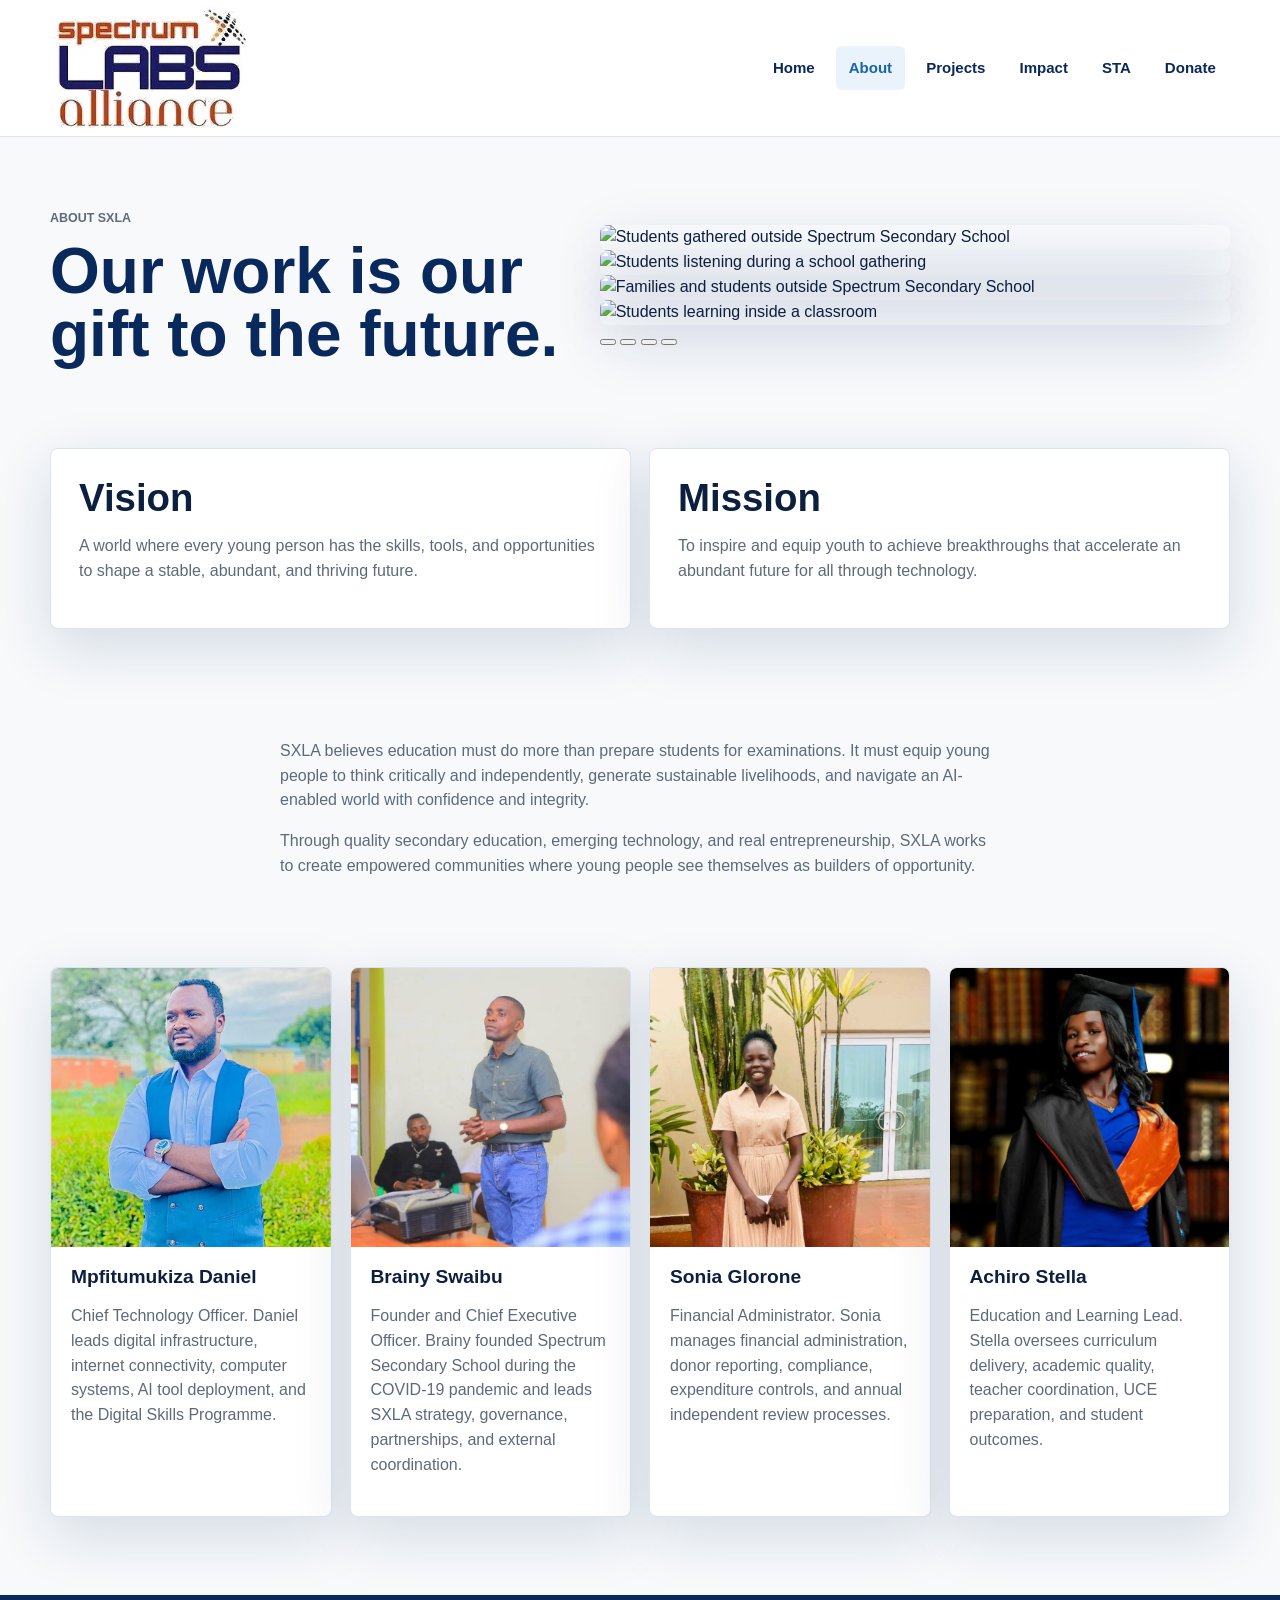
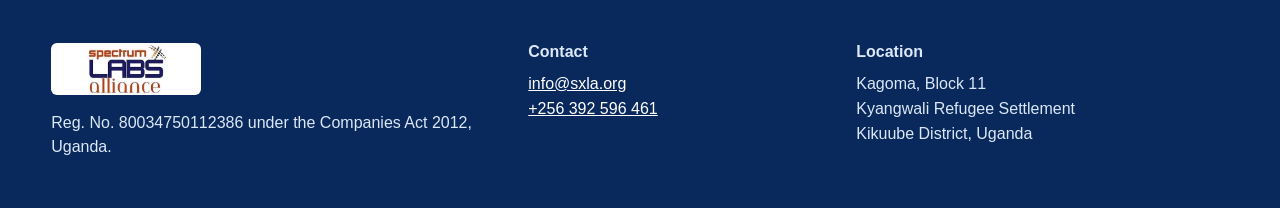
==== commit bd6ab8f2: "Update about.html slideshow" ====
--- a/about.html
+++ b/about.html
@@ -23,7 +23,18 @@
           <p class="eyebrow">About SXLA</p>
           <h1>Our work is our gift to the future.</h1>
         </div>
-        <img src="assets/pdf-media/p02-03-b19073003029.jpg" alt="Spectrum XLabs governing board at Spectrum Secondary School">
+        <div class="hero-slideshow" aria-label="Spectrum XLabs Alliance school photos">
+          <img class="is-active" src="assets/pdf-media/about-slideshow-1.jpeg" alt="Students gathered outside Spectrum Secondary School">
+          <img src="assets/pdf-media/about-slideshow-2.jpeg" alt="Students listening during a school gathering">
+          <img src="assets/pdf-media/about-slideshow-3.jpeg" alt="Families and students outside Spectrum Secondary School">
+          <img src="assets/pdf-media/about-slideshow-4.jpeg" alt="Students learning inside a classroom">
+          <div class="slideshow-dots" aria-hidden="true">
+            <button class="is-active" type="button" aria-label="Show slide 1"></button>
+            <button type="button" aria-label="Show slide 2"></button>
+            <button type="button" aria-label="Show slide 3"></button>
+            <button type="button" aria-label="Show slide 4"></button>
+          </div>
+        </div>
       </section>
 
       <section class="two-column">
